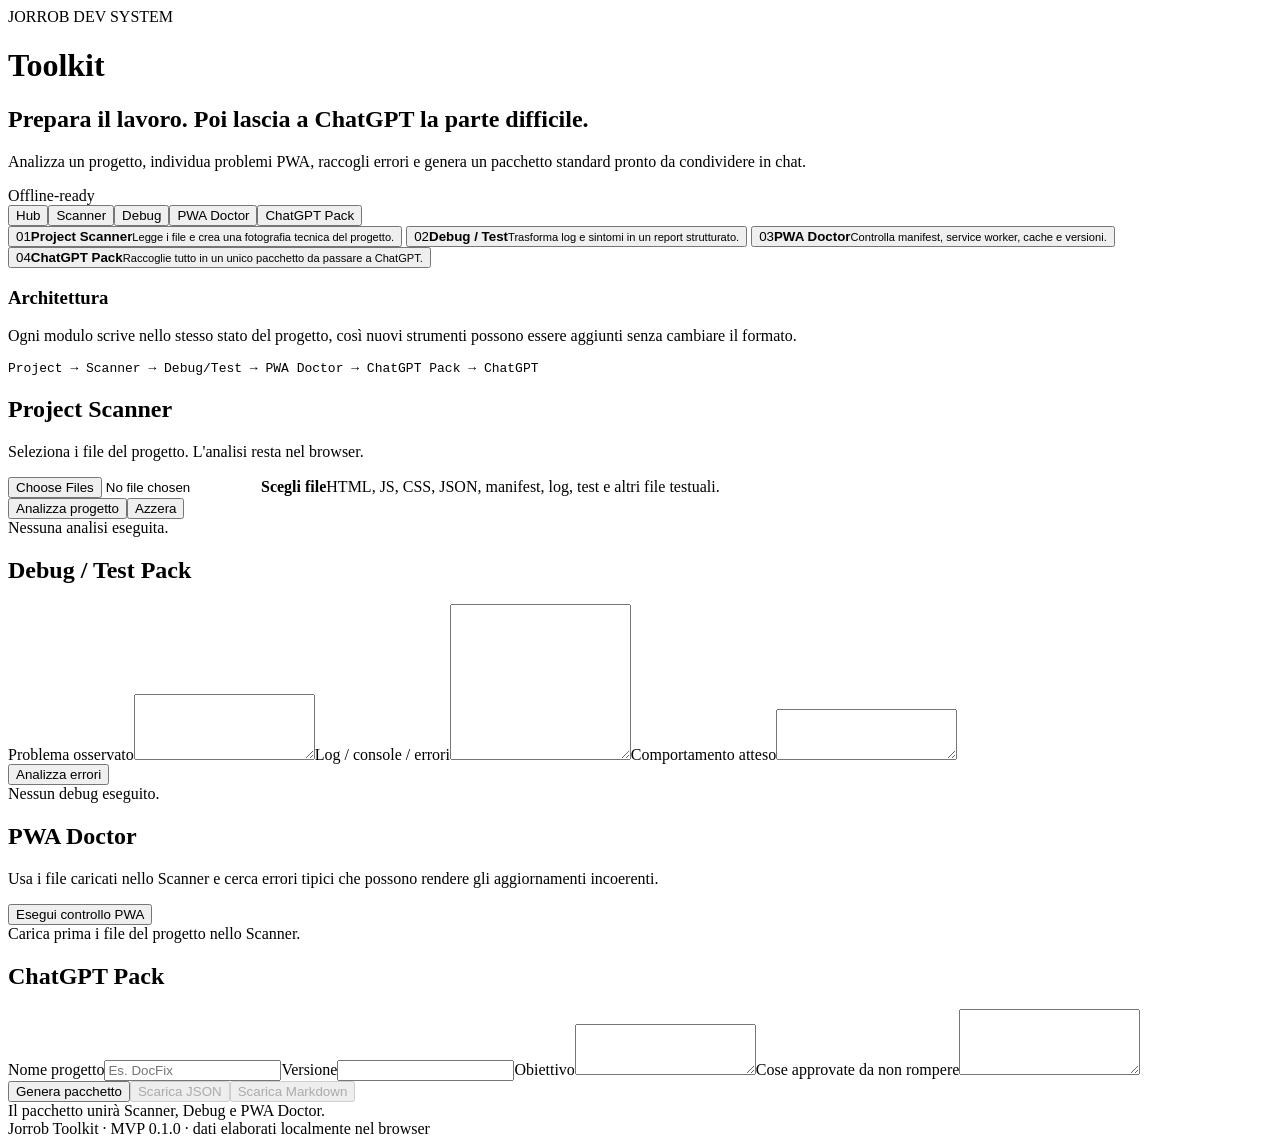
==== index.html @ 28f2a474 "Add index.html" ====
<!doctype html>
<html lang="it">
<head>
  <meta charset="utf-8" />
  <meta name="viewport" content="width=device-width,initial-scale=1,viewport-fit=cover" />
  <meta name="theme-color" content="#111827" />
  <meta name="description" content="Toolkit PWA modulare per preparare progetti, debug e pacchetti di lavoro per ChatGPT." />
  <link rel="manifest" href="./manifest.webmanifest" />
  <link rel="stylesheet" href="./assets/app.css" />
  <title>Jorrob Toolkit</title>
</head>
<body>
  <header class="topbar">
    <div><div class="eyebrow">JORROB DEV SYSTEM</div><h1>Toolkit</h1></div>
    <button id="installBtn" class="secondary" hidden>Installa</button>
  </header>
  <main>
    <section class="hero card">
      <div><h2>Prepara il lavoro. Poi lascia a ChatGPT la parte difficile.</h2><p>Analizza un progetto, individua problemi PWA, raccogli errori e genera un pacchetto standard pronto da condividere in chat.</p></div>
      <div class="status-pill" id="appStatus">Offline-ready</div>
    </section>
    <nav class="tabs" aria-label="Strumenti">
      <button class="tab active" data-view="hub">Hub</button><button class="tab" data-view="scanner">Scanner</button><button class="tab" data-view="debug">Debug</button><button class="tab" data-view="doctor">PWA Doctor</button><button class="tab" data-view="pack">ChatGPT Pack</button>
    </nav>
    <section id="view-hub" class="view active">
      <div class="grid">
        <button class="tool-card" data-open="scanner"><span>01</span><strong>Project Scanner</strong><small>Legge i file e crea una fotografia tecnica del progetto.</small></button>
        <button class="tool-card" data-open="debug"><span>02</span><strong>Debug / Test</strong><small>Trasforma log e sintomi in un report strutturato.</small></button>
        <button class="tool-card" data-open="doctor"><span>03</span><strong>PWA Doctor</strong><small>Controlla manifest, service worker, cache e versioni.</small></button>
        <button class="tool-card" data-open="pack"><span>04</span><strong>ChatGPT Pack</strong><small>Raccoglie tutto in un unico pacchetto da passare a ChatGPT.</small></button>
      </div>
      <article class="card roadmap"><h3>Architettura</h3><p>Ogni modulo scrive nello stesso stato del progetto, così nuovi strumenti possono essere aggiunti senza cambiare il formato.</p><pre>Project → Scanner → Debug/Test → PWA Doctor → ChatGPT Pack → ChatGPT</pre></article>
    </section>
    <section id="view-scanner" class="view"><article class="card"><h2>Project Scanner</h2><p>Seleziona i file del progetto. L'analisi resta nel browser.</p><label class="dropzone"><input id="projectFiles" type="file" multiple /><strong>Scegli file</strong><span>HTML, JS, CSS, JSON, manifest, log, test e altri file testuali.</span></label><div class="actions"><button id="scanBtn">Analizza progetto</button><button id="clearScan" class="secondary">Azzera</button></div><div id="scanResults" class="results empty">Nessuna analisi eseguita.</div></article></section>
    <section id="view-debug" class="view"><article class="card"><h2>Debug / Test Pack</h2><div class="form-grid"><label>Problema osservato<textarea id="problemInput" rows="4"></textarea></label><label>Log / console / errori<textarea id="logsInput" rows="10"></textarea></label><label>Comportamento atteso<textarea id="expectedInput" rows="3"></textarea></label></div><div class="actions"><button id="debugBtn">Analizza errori</button></div><div id="debugResults" class="results empty">Nessun debug eseguito.</div></article></section>
    <section id="view-doctor" class="view"><article class="card"><h2>PWA Doctor</h2><p>Usa i file caricati nello Scanner e cerca errori tipici che possono rendere gli aggiornamenti incoerenti.</p><div class="actions"><button id="doctorBtn">Esegui controllo PWA</button></div><div id="doctorResults" class="results empty">Carica prima i file del progetto nello Scanner.</div></article></section>
    <section id="view-pack" class="view"><article class="card"><h2>ChatGPT Pack</h2><label>Nome progetto<input id="projectName" type="text" placeholder="Es. DocFix" /></label><label>Versione<input id="projectVersion" type="text" /></label><label>Obiettivo<textarea id="goalInput" rows="3"></textarea></label><label>Cose approvate da non rompere<textarea id="lockedInput" rows="4"></textarea></label><div class="actions"><button id="packBtn">Genera pacchetto</button><button id="downloadJson" class="secondary" disabled>Scarica JSON</button><button id="downloadMd" class="secondary" disabled>Scarica Markdown</button></div><div id="packResults" class="results empty">Il pacchetto unirà Scanner, Debug e PWA Doctor.</div></article></section>
  </main>
  <footer>Jorrob Toolkit · MVP 0.1.0 · dati elaborati localmente nel browser</footer>
  <script src="./assets/app.js" defer></script>
</body>
</html>
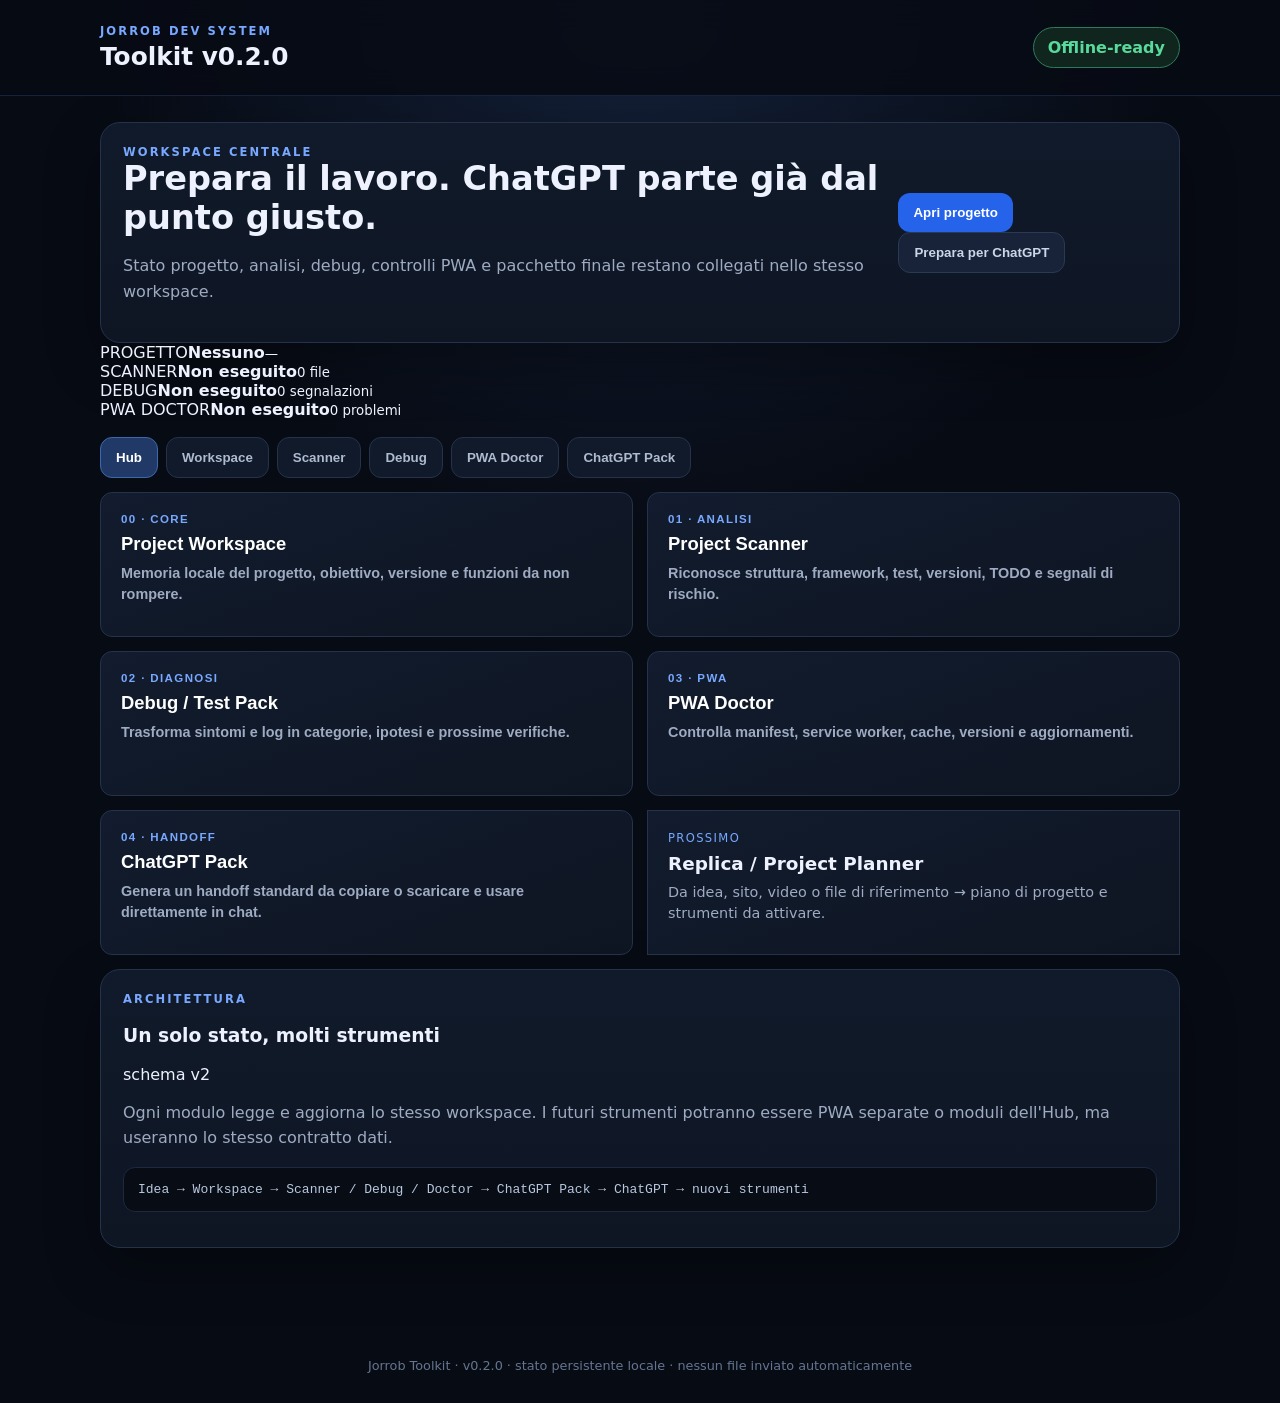
==== commit 3e7c2d82: "Upgrade index.html to v0.2.0" ====
--- a/index.html
+++ b/index.html
@@ -4,39 +4,142 @@
   <meta charset="utf-8" />
   <meta name="viewport" content="width=device-width,initial-scale=1,viewport-fit=cover" />
   <meta name="theme-color" content="#111827" />
-  <meta name="description" content="Toolkit PWA modulare per preparare progetti, debug e pacchetti di lavoro per ChatGPT." />
+  <meta name="description" content="Toolkit PWA modulare che prepara progetti, debug, controlli e pacchetti di lavoro per ChatGPT." />
   <link rel="manifest" href="./manifest.webmanifest" />
   <link rel="stylesheet" href="./assets/app.css" />
   <title>Jorrob Toolkit</title>
 </head>
 <body>
   <header class="topbar">
-    <div><div class="eyebrow">JORROB DEV SYSTEM</div><h1>Toolkit</h1></div>
-    <button id="installBtn" class="secondary" hidden>Installa</button>
+    <div>
+      <div class="eyebrow">JORROB DEV SYSTEM</div>
+      <h1>Toolkit <span class="version">v0.2.0</span></h1>
+    </div>
+    <div class="top-actions">
+      <span class="status-pill" id="appStatus">Offline-ready</span>
+      <button id="installBtn" class="secondary compact" hidden>Installa</button>
+    </div>
   </header>
+
   <main>
     <section class="hero card">
-      <div><h2>Prepara il lavoro. Poi lascia a ChatGPT la parte difficile.</h2><p>Analizza un progetto, individua problemi PWA, raccogli errori e genera un pacchetto standard pronto da condividere in chat.</p></div>
-      <div class="status-pill" id="appStatus">Offline-ready</div>
+      <div>
+        <div class="eyebrow">WORKSPACE CENTRALE</div>
+        <h2 id="heroTitle">Prepara il lavoro. ChatGPT parte già dal punto giusto.</h2>
+        <p id="heroSubtitle">Stato progetto, analisi, debug, controlli PWA e pacchetto finale restano collegati nello stesso workspace.</p>
+      </div>
+      <div class="hero-actions">
+        <button data-open="workspace">Apri progetto</button>
+        <button data-open="pack" class="secondary">Prepara per ChatGPT</button>
+      </div>
     </section>
+
+    <section class="summary-grid" id="summaryGrid">
+      <article class="summary-card"><span>PROGETTO</span><strong id="summaryProject">Nessuno</strong><small id="summaryVersion">—</small></article>
+      <article class="summary-card"><span>SCANNER</span><strong id="summaryScan">Non eseguito</strong><small id="summaryScanSub">0 file</small></article>
+      <article class="summary-card"><span>DEBUG</span><strong id="summaryDebug">Non eseguito</strong><small id="summaryDebugSub">0 segnalazioni</small></article>
+      <article class="summary-card"><span>PWA DOCTOR</span><strong id="summaryDoctor">Non eseguito</strong><small id="summaryDoctorSub">0 problemi</small></article>
+    </section>
+
     <nav class="tabs" aria-label="Strumenti">
-      <button class="tab active" data-view="hub">Hub</button><button class="tab" data-view="scanner">Scanner</button><button class="tab" data-view="debug">Debug</button><button class="tab" data-view="doctor">PWA Doctor</button><button class="tab" data-view="pack">ChatGPT Pack</button>
+      <button class="tab active" data-view="hub">Hub</button>
+      <button class="tab" data-view="workspace">Workspace</button>
+      <button class="tab" data-view="scanner">Scanner</button>
+      <button class="tab" data-view="debug">Debug</button>
+      <button class="tab" data-view="doctor">PWA Doctor</button>
+      <button class="tab" data-view="pack">ChatGPT Pack</button>
     </nav>
+
     <section id="view-hub" class="view active">
-      <div class="grid">
-        <button class="tool-card" data-open="scanner"><span>01</span><strong>Project Scanner</strong><small>Legge i file e crea una fotografia tecnica del progetto.</small></button>
-        <button class="tool-card" data-open="debug"><span>02</span><strong>Debug / Test</strong><small>Trasforma log e sintomi in un report strutturato.</small></button>
-        <button class="tool-card" data-open="doctor"><span>03</span><strong>PWA Doctor</strong><small>Controlla manifest, service worker, cache e versioni.</small></button>
-        <button class="tool-card" data-open="pack"><span>04</span><strong>ChatGPT Pack</strong><small>Raccoglie tutto in un unico pacchetto da passare a ChatGPT.</small></button>
+      <div class="grid" id="moduleGrid">
+        <button class="tool-card" data-open="workspace"><span>00 · CORE</span><strong>Project Workspace</strong><small>Memoria locale del progetto, obiettivo, versione e funzioni da non rompere.</small></button>
+        <button class="tool-card" data-open="scanner"><span>01 · ANALISI</span><strong>Project Scanner</strong><small>Riconosce struttura, framework, test, versioni, TODO e segnali di rischio.</small></button>
+        <button class="tool-card" data-open="debug"><span>02 · DIAGNOSI</span><strong>Debug / Test Pack</strong><small>Trasforma sintomi e log in categorie, ipotesi e prossime verifiche.</small></button>
+        <button class="tool-card" data-open="doctor"><span>03 · PWA</span><strong>PWA Doctor</strong><small>Controlla manifest, service worker, cache, versioni e aggiornamenti.</small></button>
+        <button class="tool-card" data-open="pack"><span>04 · HANDOFF</span><strong>ChatGPT Pack</strong><small>Genera un handoff standard da copiare o scaricare e usare direttamente in chat.</small></button>
+        <article class="tool-card planned"><span>PROSSIMO</span><strong>Replica / Project Planner</strong><small>Da idea, sito, video o file di riferimento → piano di progetto e strumenti da attivare.</small></article>
       </div>
-      <article class="card roadmap"><h3>Architettura</h3><p>Ogni modulo scrive nello stesso stato del progetto, così nuovi strumenti possono essere aggiunti senza cambiare il formato.</p><pre>Project → Scanner → Debug/Test → PWA Doctor → ChatGPT Pack → ChatGPT</pre></article>
+      <article class="card roadmap">
+        <div class="section-head"><div><div class="eyebrow">ARCHITETTURA</div><h3>Un solo stato, molti strumenti</h3></div><span class="chip">schema v2</span></div>
+        <p>Ogni modulo legge e aggiorna lo stesso workspace. I futuri strumenti potranno essere PWA separate o moduli dell'Hub, ma useranno lo stesso contratto dati.</p>
+        <pre>Idea → Workspace → Scanner / Debug / Doctor → ChatGPT Pack → ChatGPT → nuovi strumenti</pre>
+        <div id="moduleRegistry" class="module-registry"></div>
+      </article>
     </section>
-    <section id="view-scanner" class="view"><article class="card"><h2>Project Scanner</h2><p>Seleziona i file del progetto. L'analisi resta nel browser.</p><label class="dropzone"><input id="projectFiles" type="file" multiple /><strong>Scegli file</strong><span>HTML, JS, CSS, JSON, manifest, log, test e altri file testuali.</span></label><div class="actions"><button id="scanBtn">Analizza progetto</button><button id="clearScan" class="secondary">Azzera</button></div><div id="scanResults" class="results empty">Nessuna analisi eseguita.</div></article></section>
-    <section id="view-debug" class="view"><article class="card"><h2>Debug / Test Pack</h2><div class="form-grid"><label>Problema osservato<textarea id="problemInput" rows="4"></textarea></label><label>Log / console / errori<textarea id="logsInput" rows="10"></textarea></label><label>Comportamento atteso<textarea id="expectedInput" rows="3"></textarea></label></div><div class="actions"><button id="debugBtn">Analizza errori</button></div><div id="debugResults" class="results empty">Nessun debug eseguito.</div></article></section>
-    <section id="view-doctor" class="view"><article class="card"><h2>PWA Doctor</h2><p>Usa i file caricati nello Scanner e cerca errori tipici che possono rendere gli aggiornamenti incoerenti.</p><div class="actions"><button id="doctorBtn">Esegui controllo PWA</button></div><div id="doctorResults" class="results empty">Carica prima i file del progetto nello Scanner.</div></article></section>
-    <section id="view-pack" class="view"><article class="card"><h2>ChatGPT Pack</h2><label>Nome progetto<input id="projectName" type="text" placeholder="Es. DocFix" /></label><label>Versione<input id="projectVersion" type="text" /></label><label>Obiettivo<textarea id="goalInput" rows="3"></textarea></label><label>Cose approvate da non rompere<textarea id="lockedInput" rows="4"></textarea></label><div class="actions"><button id="packBtn">Genera pacchetto</button><button id="downloadJson" class="secondary" disabled>Scarica JSON</button><button id="downloadMd" class="secondary" disabled>Scarica Markdown</button></div><div id="packResults" class="results empty">Il pacchetto unirà Scanner, Debug e PWA Doctor.</div></article></section>
+
+    <section id="view-workspace" class="view">
+      <article class="card">
+        <div class="section-head"><div><div class="eyebrow">MEMORIA PROGETTO</div><h2>Workspace</h2></div><span class="autosave" id="autosaveState">Salvataggio locale attivo</span></div>
+        <div class="form-grid two-col">
+          <label>Nome progetto<input id="projectName" type="text" placeholder="Es. DocFix" autocomplete="off" /></label>
+          <label>Versione<input id="projectVersion" type="text" placeholder="Es. 1.9.19" autocomplete="off" /></label>
+        </div>
+        <label>Obiettivo attuale<textarea id="goalInput" rows="4" placeholder="Cosa deve essere ottenuto in questa iterazione?"></textarea></label>
+        <label>Funzioni approvate da non rompere<textarea id="lockedInput" rows="5" placeholder="Una voce per riga"></textarea></label>
+        <label>Note / decisioni già prese<textarea id="notesInput" rows="6" placeholder="Scelte tecniche, vincoli, cose già provate, dipendenze importanti..."></textarea></label>
+        <div class="actions">
+          <button id="saveWorkspaceBtn">Salva workspace</button>
+          <button id="exportStateBtn" class="secondary">Esporta stato</button>
+          <label class="button-like secondary">Importa stato<input id="importStateInput" type="file" accept="application/json,.json" hidden /></label>
+          <button id="resetWorkspaceBtn" class="danger-ghost">Azzera workspace</button>
+        </div>
+        <div id="workspaceResults" class="results empty">Lo stato viene salvato automaticamente su questo dispositivo.</div>
+      </article>
+    </section>
+
+    <section id="view-scanner" class="view">
+      <article class="card">
+        <div class="section-head"><div><div class="eyebrow">ANALISI TECNICA</div><h2>Project Scanner</h2></div><span class="chip">locale</span></div>
+        <p>Puoi selezionare singoli file, una cartella intera oppure trascinare il progetto. I contenuti restano nel browser.</p>
+        <div class="picker-row">
+          <label class="button-like">Scegli file<input id="projectFiles" type="file" multiple hidden /></label>
+          <label class="button-like secondary">Scegli cartella<input id="projectFolder" type="file" webkitdirectory directory multiple hidden /></label>
+        </div>
+        <div id="dropZone" class="dropzone" tabindex="0"><strong>Trascina qui i file del progetto</strong><span>HTML, JS/TS, CSS, JSON, manifest, package.json, log, test, Markdown e configurazioni.</span></div>
+        <div class="actions"><button id="scanBtn">Analizza progetto</button><button id="clearScan" class="secondary">Azzera analisi</button></div>
+        <div id="selectedFilesInfo" class="microcopy">Nessun file selezionato.</div>
+        <div id="scanResults" class="results empty">Nessuna analisi eseguita.</div>
+      </article>
+    </section>
+
+    <section id="view-debug" class="view">
+      <article class="card">
+        <div class="section-head"><div><div class="eyebrow">DIAGNOSI</div><h2>Debug / Test Pack</h2></div><span class="chip">pattern + contesto</span></div>
+        <div class="form-grid">
+          <label>Problema osservato<textarea id="problemInput" rows="4" placeholder="Es. l'anteprima non si aggiorna dopo il salvataggio"></textarea></label>
+          <label>Log / console / errori<textarea id="logsInput" rows="10" placeholder="Incolla qui console, errori di test o messaggi di runtime"></textarea></label>
+          <label>Comportamento atteso<textarea id="expectedInput" rows="3" placeholder="Cosa dovrebbe succedere?"></textarea></label>
+        </div>
+        <div class="actions"><button id="debugBtn">Analizza errori</button><button id="clearDebugBtn" class="secondary">Azzera debug</button></div>
+        <div id="debugResults" class="results empty">Nessun debug eseguito.</div>
+      </article>
+    </section>
+
+    <section id="view-doctor" class="view">
+      <article class="card">
+        <div class="section-head"><div><div class="eyebrow">STABILITÀ PWA</div><h2>PWA Doctor</h2></div><span class="chip">aggiornamenti</span></div>
+        <p>Usa i file caricati nello Scanner e verifica i problemi che più spesso causano versioni non aggiornate, cache incoerenti o installazioni strane.</p>
+        <div class="actions"><button id="doctorBtn">Esegui controllo PWA</button></div>
+        <div id="doctorResults" class="results empty">Carica prima i file del progetto nello Scanner.</div>
+      </article>
+    </section>
+
+    <section id="view-pack" class="view">
+      <article class="card">
+        <div class="section-head"><div><div class="eyebrow">HANDOFF</div><h2>ChatGPT Pack</h2></div><span class="chip">jorrob-chatgpt-pack/v2</span></div>
+        <p>Unisce lo stato del progetto alle analisi disponibili. Il pacchetto contiene sintesi e diagnosi, non i contenuti completi dei file caricati.</p>
+        <div class="actions">
+          <button id="packBtn">Genera pacchetto</button>
+          <button id="copyMdBtn" class="secondary" disabled>Copia per ChatGPT</button>
+          <button id="downloadJson" class="secondary" disabled>Scarica JSON</button>
+          <button id="downloadMd" class="secondary" disabled>Scarica Markdown</button>
+        </div>
+        <div id="packResults" class="results empty">Esegui almeno Workspace + uno degli strumenti di analisi per ottenere un handoff utile.</div>
+      </article>
+    </section>
   </main>
-  <footer>Jorrob Toolkit · MVP 0.1.0 · dati elaborati localmente nel browser</footer>
+
+  <footer>Jorrob Toolkit · v0.2.0 · stato persistente locale · nessun file inviato automaticamente</footer>
   <script src="./assets/app.js" defer></script>
 </body>
 </html>
--- a/assets/app.css
+++ b/assets/app.css
@@ -0,0 +1 @@
+:root{font-family:Inter,ui-sans-serif,system-ui,-apple-system,BlinkMacSystemFont,"Segoe UI",sans-serif;color:#eef2ff;background:#070b14;--panel:#101827;--panel2:#151f32;--line:#25324a;--text2:#9eabc2;--accent:#78a8ff;--good:#59d99b;--warn:#f8c15c;--bad:#ff7b8a}*{box-sizing:border-box}body{margin:0;min-height:100vh;background:radial-gradient(circle at top,#14213a 0,#070b14 35%);color:#eef2ff}.topbar{display:flex;justify-content:space-between;align-items:center;padding:24px max(20px,calc((100vw - 1080px)/2));position:sticky;top:0;background:#070b14dd;backdrop-filter:blur(14px);border-bottom:1px solid #172238;z-index:5}.eyebrow{font-size:.72rem;letter-spacing:.18em;color:var(--accent);font-weight:800}.topbar h1{margin:4px 0 0;font-size:1.55rem}main{width:min(1080px,calc(100% - 28px));margin:26px auto 80px}.card{background:linear-gradient(180deg,#111a2a,#0e1624);border:1px solid var(--line);border-radius:20px;padding:22px;box-shadow:0 20px 55px #0005}.hero{display:flex;justify-content:space-between;align-items:center;gap:20px}.hero h2{margin:0 0 8px;max-width:760px;font-size:clamp(1.35rem,3vw,2.1rem)}.hero p,.card p{color:var(--text2);line-height:1.6}.status-pill{border:1px solid #2d7959;color:var(--good);background:#10251d;padding:10px 14px;border-radius:999px;white-space:nowrap;font-weight:750}.tabs{display:flex;gap:8px;overflow:auto;padding:18px 0 14px}.tab,.secondary,button{border:0;border-radius:12px;padding:12px 15px;background:#2563eb;color:white;font-weight:800;cursor:pointer}.tab{background:#111a2a;color:#aebbd0;border:1px solid var(--line);white-space:nowrap}.tab.active{background:#203966;color:white;border-color:#3c69ad}.secondary{background:#182238;color:#cbd6e8;border:1px solid #2a3a55}.view{display:none}.view.active{display:block}.grid{display:grid;grid-template-columns:repeat(2,minmax(0,1fr));gap:14px}.tool-card{text-align:left;background:linear-gradient(160deg,#121c2e,#0e1522);border:1px solid var(--line);padding:20px;min-height:145px;display:flex;flex-direction:column;align-items:flex-start;gap:8px}.tool-card span{font-size:.72rem;color:var(--accent);letter-spacing:.12em}.tool-card strong{font-size:1.15rem}.tool-card small{font-size:.9rem;color:var(--text2);line-height:1.45}.roadmap{margin-top:14px}.roadmap pre,.results pre{overflow:auto;background:#070c15;border:1px solid #1c2940;border-radius:12px;padding:14px;color:#b9c8de}.dropzone{display:block;margin:18px 0;padding:28px;border:1.5px dashed #3b5276;border-radius:16px;text-align:center;background:#0b1220}.dropzone input{display:block;margin:0 auto 15px;max-width:100%}.dropzone strong,.dropzone span{display:block}.dropzone span{color:var(--text2);font-size:.88rem;margin-top:6px}.actions{display:flex;gap:10px;flex-wrap:wrap;margin:16px 0}.results{margin-top:14px;border:1px solid var(--line);background:#0a111e;border-radius:14px;padding:16px;line-height:1.55}.results.empty{color:#7888a3}.result-row{padding:10px 0;border-bottom:1px solid #172238}.result-row:last-child{border-bottom:0}.badge{display:inline-block;padding:3px 8px;border-radius:999px;font-size:.72rem;font-weight:850;margin-right:7px}.badge.good{background:#143426;color:#71e6ad}.badge.warn{background:#3a2d0e;color:#ffd071}.badge.bad{background:#3b1820;color:#ff9aa6}.form-grid{display:grid;gap:14px}label{display:block;color:#c9d3e4;font-weight:750;margin-top:12px}textarea,input[type=text]{width:100%;margin-top:7px;background:#080e18;color:#f2f6ff;border:1px solid #293952;border-radius:12px;padding:12px;outline:none}textarea:focus,input[type=text]:focus{border-color:#5b8fe9}footer{padding:30px;text-align:center;color:#657590;font-size:.8rem}@media(max-width:700px){.grid{grid-template-columns:1fr}.hero{align-items:flex-start;flex-direction:column}.topbar{padding:18px 16px}main{width:min(100% - 20px,1080px)}.card{padding:17px;border-radius:16px}}
